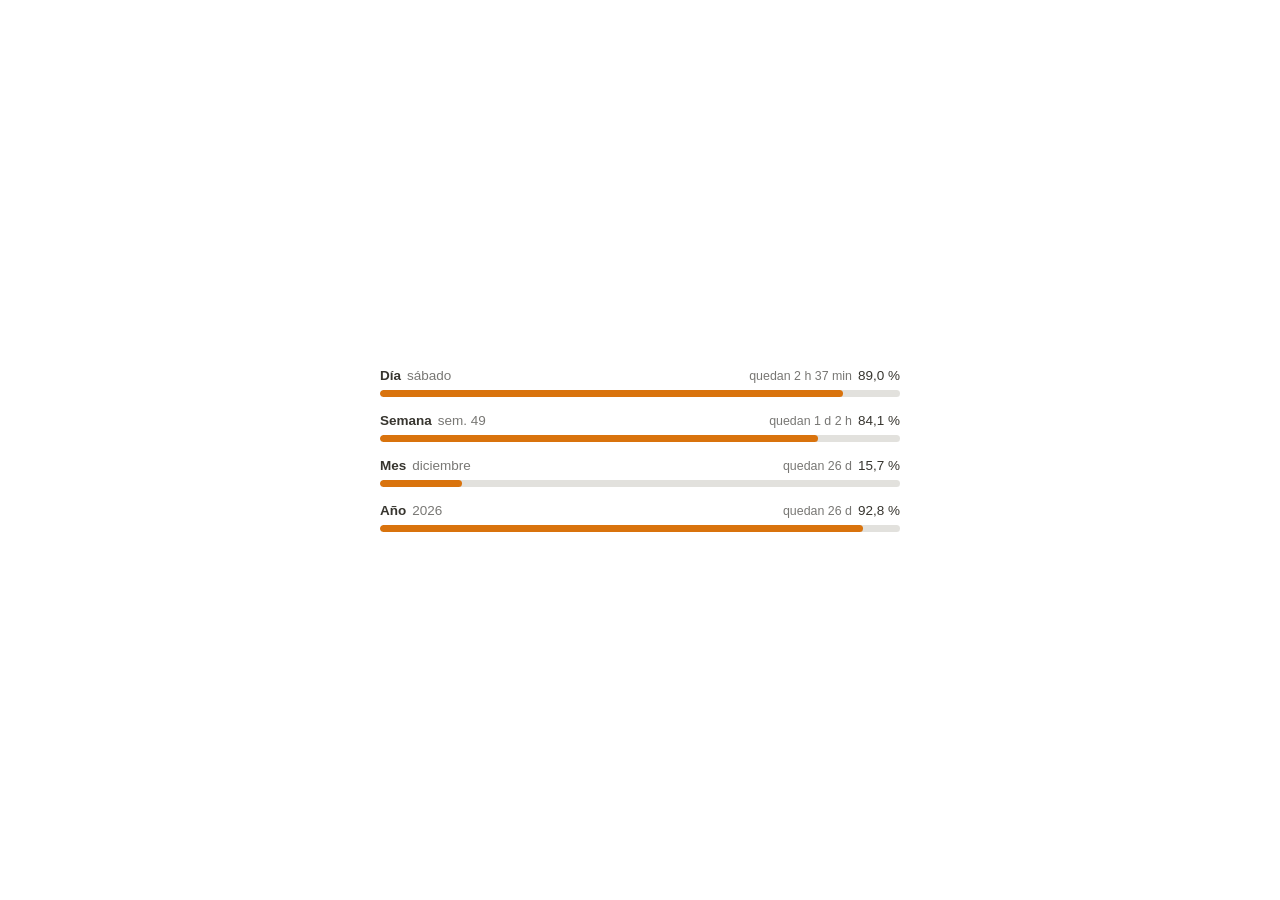
==== widgets/time-progress/index.html @ e62f4742 "feat: add time progress widget Co-Authored-By: Claude Opus 5.5 <noreply@anthropic.com>" ====
<!DOCTYPE html>
<html lang="es">
<head>
  <meta charset="utf-8">
  <meta name="viewport" content="width=device-width, initial-scale=1">
  <meta name="color-scheme" content="light dark">
  <link rel="icon" href="data:,">
  <title>Progreso del tiempo · Academic OS</title>
  <link rel="stylesheet" href="../../shared/base.css">
  <link rel="stylesheet" href="time-progress.css">
</head>
<body>
  <main class="aos-widget tp" data-layout="lines" aria-label="Progreso del tiempo">
    <ul class="tp__list">
      <li class="tp__item" data-period="day">
        <div class="tp__head" aria-hidden="true">
          <span class="tp__label">Día</span>
          <span class="tp__detail"></span>
          <span class="tp__left"></span>
          <span class="tp__pct aos-tabular">–</span>
        </div>
        <div class="tp__bar" role="progressbar" aria-label="Día" aria-valuemin="0" aria-valuemax="100"><span class="tp__fill"></span></div>
      </li>
      <li class="tp__item" data-period="week">
        <div class="tp__head" aria-hidden="true">
          <span class="tp__label">Semana</span>
          <span class="tp__detail"></span>
          <span class="tp__left"></span>
          <span class="tp__pct aos-tabular">–</span>
        </div>
        <div class="tp__bar" role="progressbar" aria-label="Semana" aria-valuemin="0" aria-valuemax="100"><span class="tp__fill"></span></div>
      </li>
      <li class="tp__item" data-period="month">
        <div class="tp__head" aria-hidden="true">
          <span class="tp__label">Mes</span>
          <span class="tp__detail"></span>
          <span class="tp__left"></span>
          <span class="tp__pct aos-tabular">–</span>
        </div>
        <div class="tp__bar" role="progressbar" aria-label="Mes" aria-valuemin="0" aria-valuemax="100"><span class="tp__fill"></span></div>
      </li>
      <li class="tp__item" data-period="year">
        <div class="tp__head" aria-hidden="true">
          <span class="tp__label">Año</span>
          <span class="tp__detail"></span>
          <span class="tp__left"></span>
          <span class="tp__pct aos-tabular">–</span>
        </div>
        <div class="tp__bar" role="progressbar" aria-label="Año" aria-valuemin="0" aria-valuemax="100"><span class="tp__fill"></span></div>
      </li>
    </ul>
  </main>
  <noscript>Este widget necesita JavaScript.</noscript>
  <script type="module" src="time-progress.js"></script>
</body>
</html>
---- shared/base.css ----
/*
 * Academic OS Widgets — estilos base compartidos
 * Reutilizado por: reloj, pomodoro, progreso del tiempo.
 *
 * Tema:
 *   - Por defecto sigue prefers-color-scheme del sistema.
 *   - Se puede forzar con ?theme=light | ?theme=dark (atributo data-theme en <html>).
 * Fondo:
 *   - Transparente por defecto para integrarse con Notion.
 *   - ?bg=solid usa el color de fondo de Notion del tema activo.
 */

:root {
  /* Paleta de Notion — modo claro */
  --aos-bg: #ffffff;
  --aos-fg: #37352f;
  --aos-muted: #787774;
  --aos-faint: #d3d1cb;
  --aos-accent: #d9730d;          /* naranja Notion */
  --aos-accent-soft: rgba(217, 115, 13, 0.14);

  --aos-font: ui-sans-serif, -apple-system, BlinkMacSystemFont, "Segoe UI", Helvetica,
              "Apple Color Emoji", Arial, sans-serif;
  --aos-radius: 10px;
  color-scheme: light;
}

/* Paleta de Notion — modo oscuro (sistema) */
@media (prefers-color-scheme: dark) {
  :root:not([data-theme="light"]) {
    --aos-bg: #191919;
    --aos-fg: #e6e6e4;
    --aos-muted: #9b9b9b;
    --aos-faint: #3f3f3f;
    --aos-accent: #e4924b;
    --aos-accent-soft: rgba(228, 146, 75, 0.18);
    color-scheme: dark;
  }
}

/* Modo oscuro forzado (?theme=dark) */
:root[data-theme="dark"] {
  --aos-bg: #191919;
  --aos-fg: #e6e6e4;
  --aos-muted: #9b9b9b;
  --aos-faint: #3f3f3f;
  --aos-accent: #e4924b;
  --aos-accent-soft: rgba(228, 146, 75, 0.18);
  color-scheme: dark;
}

*,
*::before,
*::after { box-sizing: border-box; }

html,
body {
  margin: 0;
  height: 100%;
  background: transparent;
  overflow: hidden;              /* un embed nunca debe mostrar barras de desplazamiento */
}

:root[data-bg="solid"] body { background: var(--aos-bg); }

body {
  font-family: var(--aos-font);
  color: var(--aos-fg);
  -webkit-font-smoothing: antialiased;
  -webkit-user-select: none;
  user-select: none;
}

.aos-widget {
  width: 100%;
  height: 100%;
  display: flex;
  align-items: center;
  justify-content: center;
  padding: 6px;
}

.aos-tabular { font-variant-numeric: tabular-nums; }

@media (prefers-reduced-motion: reduce) {
  * { transition: none !important; animation: none !important; }
}
---- widgets/time-progress/time-progress.css ----
/*
 * Progreso del tiempo — estilos
 * Pensado para la columna lateral de Notion: la información se simplifica
 * según el tamaño del embed y nunca aparecen barras de desplazamiento.
 *
 * Disposiciones (data-layout, elegidas en time-progress.js):
 *   lines → por periodo: nombre · detalle · tiempo restante · %, y debajo la barra
 *   rows  → una sola línea por periodo: nombre · barra · % (embeds bajos o estrechos)
 */

.tp {
  --bar-h: 6px;
  --list-gap: clamp(8px, 4vh, 16px);
  font-size: 12.5px;
}

.tp__list {
  display: flex;
  flex-direction: column;
  gap: var(--list-gap);
  width: 100%;
  max-width: 520px;
  margin: 0;
  padding: 0;
  list-style: none;
}

.tp__item { min-width: 0; }
.tp__item[hidden] { display: none !important; }

/* ---------- Disposición en dos líneas ---------- */
.tp[data-layout="lines"] .tp__item {
  display: flex;
  flex-direction: column;
  gap: 5px;
}

.tp__head {
  display: flex;
  align-items: baseline;
  gap: 6px;
  min-width: 0;
  line-height: 1.25;
  white-space: nowrap;
}

.tp__label { flex: none; font-weight: 600; }

/* El detalle ocupa el espacio libre y empuja el restante y el % a la derecha */
.tp__detail {
  flex: 1 1 0;
  min-width: 0;
  overflow: hidden;
  text-overflow: ellipsis;
  color: var(--aos-muted);
}

.tp__left {
  flex: 0 1 auto;
  min-width: 0;
  overflow: hidden;
  text-overflow: ellipsis;
  color: var(--aos-muted);
  font-size: 0.92em;
}
.tp__left:empty { display: none; }

.tp__pct { flex: none; font-weight: 500; }

/* ---------- Barra ---------- */
.tp__bar {
  position: relative;
  height: var(--bar-h);
  border-radius: 999px;
  background: var(--aos-faint);
  background: color-mix(in srgb, var(--aos-faint) 65%, transparent);
  overflow: hidden;
}

.tp__fill {
  display: block;
  width: 0;
  height: 100%;
  border-radius: inherit;
  background: var(--aos-accent);
  transition: width 0.6s ease;
}

/* ---------- Disposición en una línea ---------- */
.tp[data-layout="rows"] {
  --bar-h: 5px;
  --list-gap: clamp(3px, 2.2vh, 8px);
  --label-w: 4.3em;                      /* cabe "Semana" */
  --pct-w: 3.7em;                        /* cabe "100,0 %" */
  font-size: 11.5px;
}
.tp[data-layout="rows"][data-decimals="0"] { --pct-w: 2.9em; }  /* cabe "100 %" */

.tp[data-layout="rows"] .tp__item {
  display: grid;
  grid-template-columns: var(--label-w) minmax(0, 1fr) var(--pct-w);
  align-items: center;
  column-gap: 7px;
}
.tp[data-layout="rows"] .tp__head { display: contents; }
.tp[data-layout="rows"] .tp__label { grid-column: 1; grid-row: 1; line-height: 1.25; }
.tp[data-layout="rows"] .tp__bar   { grid-column: 2; grid-row: 1; }
.tp[data-layout="rows"] .tp__pct   { grid-column: 3; grid-row: 1; text-align: right; line-height: 1.25; }
.tp[data-layout="rows"] .tp__detail { display: none; }
.tp[data-layout="rows"] .tp__left:empty { display: none; }

/* Filas anchas: columna extra con el tiempo restante */
.tp[data-layout="rows"][data-left] .tp__item {
  grid-template-columns: var(--label-w) minmax(0, 1fr) 8.8em var(--pct-w);
}
.tp[data-layout="rows"][data-left] .tp__left { grid-column: 3; grid-row: 1; text-align: right; line-height: 1.25; }
.tp[data-layout="rows"][data-left] .tp__pct  { grid-column: 4; }

/* ---------- Embeds amplios ---------- */
@media (min-width: 340px) and (min-height: 260px) {
  .tp[data-layout="lines"] { --bar-h: 7px; font-size: 13.5px; }
}
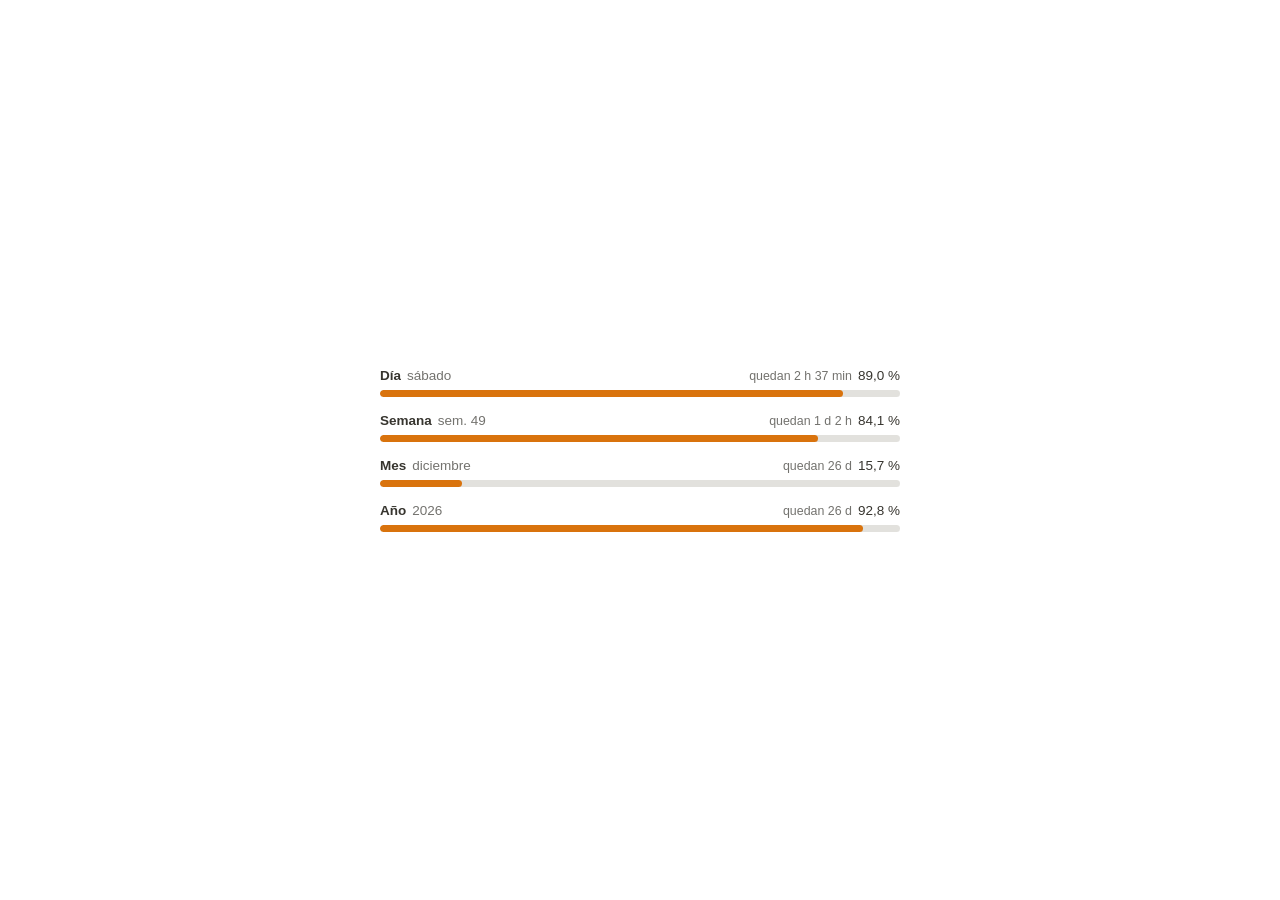
==== commit 4f565536: "feat: add time progress widget (v2) Rebuilt from scratch: day, week (Monday start), month and year p" ====
--- a/widgets/time-progress/index.html
+++ b/widgets/time-progress/index.html
@@ -10,43 +10,35 @@
   <link rel="stylesheet" href="time-progress.css">
 </head>
 <body>
-  <main class="aos-widget tp" data-layout="lines" aria-label="Progreso del tiempo">
+  <main class="aos-widget tp" aria-label="Progreso del tiempo">
     <ul class="tp__list">
       <li class="tp__item" data-period="day">
-        <div class="tp__head" aria-hidden="true">
-          <span class="tp__label">Día</span>
-          <span class="tp__detail"></span>
-          <span class="tp__left"></span>
-          <span class="tp__pct aos-tabular">–</span>
-        </div>
-        <div class="tp__bar" role="progressbar" aria-label="Día" aria-valuemin="0" aria-valuemax="100"><span class="tp__fill"></span></div>
+        <span class="tp__label" aria-hidden="true">Día</span>
+        <span class="tp__detail" aria-hidden="true"></span>
+        <span class="tp__left" aria-hidden="true"></span>
+        <span class="tp__pct aos-tabular" aria-hidden="true"><span class="tp__int">–</span><span class="tp__dec"></span>&nbsp;%</span>
+        <span class="tp__bar" role="progressbar" aria-label="Día" aria-valuemin="0" aria-valuemax="100"><span class="tp__fill"></span></span>
       </li>
       <li class="tp__item" data-period="week">
-        <div class="tp__head" aria-hidden="true">
-          <span class="tp__label">Semana</span>
-          <span class="tp__detail"></span>
-          <span class="tp__left"></span>
-          <span class="tp__pct aos-tabular">–</span>
-        </div>
-        <div class="tp__bar" role="progressbar" aria-label="Semana" aria-valuemin="0" aria-valuemax="100"><span class="tp__fill"></span></div>
+        <span class="tp__label" aria-hidden="true">Semana</span>
+        <span class="tp__detail" aria-hidden="true"></span>
+        <span class="tp__left" aria-hidden="true"></span>
+        <span class="tp__pct aos-tabular" aria-hidden="true"><span class="tp__int">–</span><span class="tp__dec"></span>&nbsp;%</span>
+        <span class="tp__bar" role="progressbar" aria-label="Semana" aria-valuemin="0" aria-valuemax="100"><span class="tp__fill"></span></span>
       </li>
       <li class="tp__item" data-period="month">
-        <div class="tp__head" aria-hidden="true">
-          <span class="tp__label">Mes</span>
-          <span class="tp__detail"></span>
-          <span class="tp__left"></span>
-          <span class="tp__pct aos-tabular">–</span>
-        </div>
-        <div class="tp__bar" role="progressbar" aria-label="Mes" aria-valuemin="0" aria-valuemax="100"><span class="tp__fill"></span></div>
+        <span class="tp__label" aria-hidden="true">Mes</span>
+        <span class="tp__detail" aria-hidden="true"></span>
+        <span class="tp__left" aria-hidden="true"></span>
+        <span class="tp__pct aos-tabular" aria-hidden="true"><span class="tp__int">–</span><span class="tp__dec"></span>&nbsp;%</span>
+        <span class="tp__bar" role="progressbar" aria-label="Mes" aria-valuemin="0" aria-valuemax="100"><span class="tp__fill"></span></span>
       </li>
       <li class="tp__item" data-period="year">
-        <div class="tp__head" aria-hidden="true">
-          <span class="tp__label">Año</span>
-          <span class="tp__detail"></span>
-          <span class="tp__left"></span>
-          <span class="tp__pct aos-tabular">–</span>
-        </div>
-        <div class="tp__bar" role="progressbar" aria-label="Año" aria-valuemin="0" aria-valuemax="100"><span class="tp__fill"></span></div>
+        <span class="tp__label" aria-hidden="true">Año</span>
+        <span class="tp__detail" aria-hidden="true"></span>
+        <span class="tp__left" aria-hidden="true"></span>
+        <span class="tp__pct aos-tabular" aria-hidden="true"><span class="tp__int">–</span><span class="tp__dec"></span>&nbsp;%</span>
+        <span class="tp__bar" role="progressbar" aria-label="Año" aria-valuemin="0" aria-valuemax="100"><span class="tp__fill"></span></span>
       </li>
     </ul>
   </main>
--- a/widgets/time-progress/time-progress.css
+++ b/widgets/time-progress/time-progress.css
@@ -1,23 +1,32 @@
 /*
  * Progreso del tiempo — estilos
- * Pensado para la columna lateral de Notion: la información se simplifica
- * según el tamaño del embed y nunca aparecen barras de desplazamiento.
+ * Pensado para la columna lateral de Notion. La disposición depende solo del
+ * tamaño del embed y la resuelve el CSS (media queries): no hay lógica de
+ * maquetación en JavaScript que pueda quedarse desfasada al redimensionar.
  *
- * Disposiciones (data-layout, elegidas en time-progress.js):
- *   lines → por periodo: nombre · detalle · tiempo restante · %, y debajo la barra
- *   rows  → una sola línea por periodo: nombre · barra · % (embeds bajos o estrechos)
+ *   Por defecto       → dos líneas por periodo: nombre · detalle · restante · %, y la barra
+ *   Altura < 150px    → una línea por periodo: nombre · barra · % (columnas alineadas)
+ *   Altura < 80px     → solo Día y Semana; altura < 44px → solo Día
+ *   Anchura < 190px   → porcentajes sin decimales
  */
 
 .tp {
+  --gap: clamp(8px, 4vh, 16px);
   --bar-h: 6px;
-  --list-gap: clamp(8px, 4vh, 16px);
+  /* Texto secundario: en claro, un gris algo más oscuro que el compartido (4,48:1)
+     para superar 4,5:1 sobre blanco con texto pequeño; en oscuro se usa el compartido */
+  --tp-muted: #73726e;
   font-size: 12.5px;
 }
+@media (prefers-color-scheme: dark) {
+  :root:not([data-theme="light"]) .tp { --tp-muted: var(--aos-muted); }
+}
+:root[data-theme="dark"] .tp { --tp-muted: var(--aos-muted); }
 
 .tp__list {
   display: flex;
   flex-direction: column;
-  gap: var(--list-gap);
+  gap: var(--gap);
   width: 100%;
   max-width: 520px;
   margin: 0;
@@ -25,51 +34,55 @@
   list-style: none;
 }
 
-.tp__item { min-width: 0; }
-.tp__item[hidden] { display: none !important; }
-
-/* ---------- Disposición en dos líneas ---------- */
-.tp[data-layout="lines"] .tp__item {
-  display: flex;
-  flex-direction: column;
-  gap: 5px;
-}
-
-.tp__head {
-  display: flex;
+/* ---------- Periodo en dos líneas ---------- */
+.tp__item {
+  display: grid;
+  grid-template-columns: auto minmax(0, 1fr) auto auto;
+  grid-template-areas:
+    "label detail left pct"
+    "bar   bar    bar  bar";
   align-items: baseline;
-  gap: 6px;
+  column-gap: 6px;
+  row-gap: 5px;
   min-width: 0;
   line-height: 1.25;
   white-space: nowrap;
 }
 
-.tp__label { flex: none; font-weight: 600; }
-
-/* El detalle ocupa el espacio libre y empuja el restante y el % a la derecha */
-.tp__detail {
-  flex: 1 1 0;
+.tp__label,
+.tp__detail,
+.tp__left {
   min-width: 0;
   overflow: hidden;
   text-overflow: ellipsis;
-  color: var(--aos-muted);
+}
+
+.tp__label { grid-area: label; font-weight: 600; }
+
+.tp__detail {
+  grid-area: detail;
+  display: none;
+  color: var(--tp-muted);
 }
 
 .tp__left {
-  flex: 0 1 auto;
-  min-width: 0;
-  overflow: hidden;
-  text-overflow: ellipsis;
-  color: var(--aos-muted);
+  grid-area: left;
+  display: none;
+  color: var(--tp-muted);
   font-size: 0.92em;
 }
-.tp__left:empty { display: none; }
 
-.tp__pct { flex: none; font-weight: 500; }
+.tp__pct {
+  grid-area: pct;
+  font-weight: 500;
+  text-align: right;
+}
 
 /* ---------- Barra ---------- */
 .tp__bar {
-  position: relative;
+  grid-area: bar;
+  align-self: center;
+  display: block;
   height: var(--bar-h);
   border-radius: 999px;
   background: var(--aos-faint);
@@ -86,37 +99,60 @@
   transition: width 0.6s ease;
 }
 
-/* ---------- Disposición en una línea ---------- */
-.tp[data-layout="rows"] {
-  --bar-h: 5px;
-  --list-gap: clamp(3px, 2.2vh, 8px);
-  --label-w: 4.3em;                      /* cabe "Semana" */
-  --pct-w: 3.7em;                        /* cabe "100,0 %" */
-  font-size: 11.5px;
+/* ---------- Información extra según la anchura ---------- */
+@media (min-width: 230px) {
+  .tp__left { display: block; }
 }
-.tp[data-layout="rows"][data-decimals="0"] { --pct-w: 2.9em; }  /* cabe "100 %" */
+@media (min-width: 330px) {
+  .tp__detail { display: block; }
+}
+@media (max-width: 189.98px) {
+  .tp__dec { display: none; }
+}
+@media (min-width: 340px) and (min-height: 260px) {
+  .tp { font-size: 13.5px; --bar-h: 7px; }
+}
 
-.tp[data-layout="rows"] .tp__item {
-  display: grid;
-  grid-template-columns: var(--label-w) minmax(0, 1fr) var(--pct-w);
-  align-items: center;
-  column-gap: 7px;
+/* ---------- Embeds bajos: una línea por periodo ---------- */
+@media (max-height: 149.98px) {
+  .tp {
+    --gap: clamp(3px, 2.2vh, 8px);
+    --bar-h: 5px;
+    font-size: 11.5px;
+  }
+
+  /* Columnas comunes a todos los periodos: nombre · barra · % */
+  .tp__list {
+    display: grid;
+    grid-template-columns: max-content minmax(0, 1fr) max-content;
+    column-gap: 8px;
+    row-gap: var(--gap);
+  }
+
+  .tp__item {
+    grid-column: 1 / -1;
+    grid-template-columns: subgrid;
+    grid-template-areas: none;
+    align-items: center;
+  }
+
+  .tp__label  { grid-column: 1;  grid-row: 1; }
+  .tp__bar    { grid-column: 2;  grid-row: 1; }
+  .tp__pct    { grid-column: -2; grid-row: 1; }
+  .tp__detail,
+  .tp__left   { display: none; }
 }
-.tp[data-layout="rows"] .tp__head { display: contents; }
-.tp[data-layout="rows"] .tp__label { grid-column: 1; grid-row: 1; line-height: 1.25; }
-.tp[data-layout="rows"] .tp__bar   { grid-column: 2; grid-row: 1; }
-.tp[data-layout="rows"] .tp__pct   { grid-column: 3; grid-row: 1; text-align: right; line-height: 1.25; }
-.tp[data-layout="rows"] .tp__detail { display: none; }
-.tp[data-layout="rows"] .tp__left:empty { display: none; }
 
-/* Filas anchas: columna extra con el tiempo restante */
-.tp[data-layout="rows"][data-left] .tp__item {
-  grid-template-columns: var(--label-w) minmax(0, 1fr) 8.8em var(--pct-w);
+/* Bajos y anchos: hay sitio para el tiempo restante */
+@media (max-height: 149.98px) and (min-width: 400px) {
+  .tp__list { grid-template-columns: max-content minmax(0, 1fr) max-content max-content; }
+  .tp__left { display: block; grid-column: 3; grid-row: 1; text-align: right; }
 }
-.tp[data-layout="rows"][data-left] .tp__left { grid-column: 3; grid-row: 1; text-align: right; line-height: 1.25; }
-.tp[data-layout="rows"][data-left] .tp__pct  { grid-column: 4; }
 
-/* ---------- Embeds amplios ---------- */
-@media (min-width: 340px) and (min-height: 260px) {
-  .tp[data-layout="lines"] { --bar-h: 7px; font-size: 13.5px; }
+/* Muy bajos: se muestran solo los periodos que caben, en orden */
+@media (max-height: 79.98px) {
+  .tp__item:nth-child(n + 3) { display: none; }
 }
+@media (max-height: 43.98px) {
+  .tp__item:nth-child(n + 2) { display: none; }
+}
